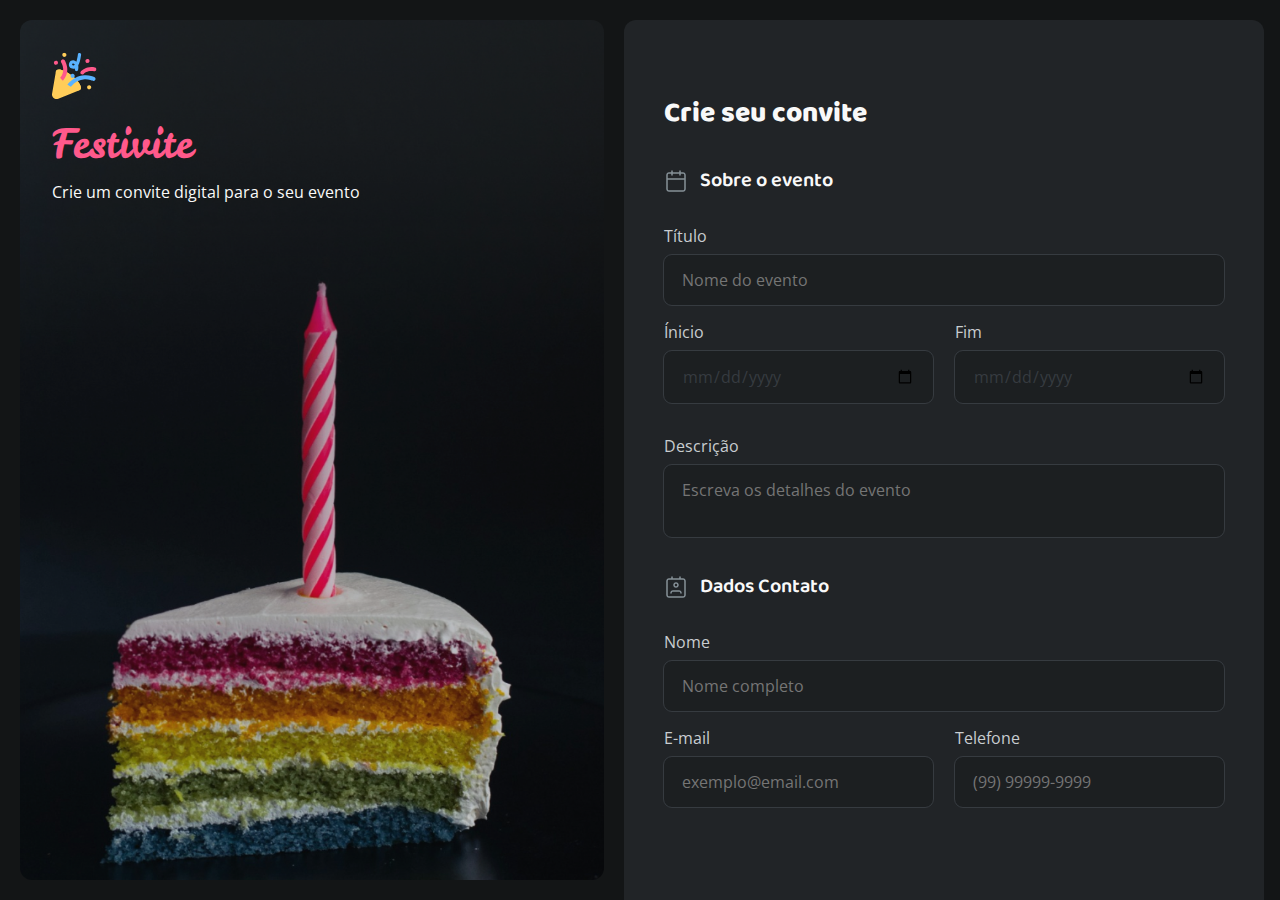
==== formularioConvite/index.html @ b4eeba81 "creating party form" ====
<!DOCTYPE html>
<html lang="pt-br">
  <head>
    <meta charset="UTF-8" />
    <meta name="viewport" content="width=device-width, initial-scale=1.0" />
    <title>Document</title>

    <link rel="preconnect" href="https://fonts.googleapis.com" />
    <link rel="preconnect" href="https://fonts.gstatic.com" crossorigin />
    <link
      href="https://fonts.googleapis.com/css2?family=Baloo+2:wght@400..800&family=Leckerli+One&family=Open+Sans:ital,wght@0,300..800;1,300..800&display=swap"
      rel="stylesheet"
    />

    <link rel="stylesheet" href="styles/index.css" />
  </head>
  <body>
    <div id="app">
      <aside>
        <div class="aside-container">
          <header>
            <img src="assets/img/Logo.svg" alt="" />
            <h1>Festivite</h1>
            <p>Crie um convite digital para o seu evento</p>
          </header>
        </div>
      </aside>
      <main>
        <div class="main-container">
          <h1>Crie seu convite</h1>

          <form>
            <fieldset class="event-info">
              <div class="event-info-title">
                <img src="assets/icons/calendar.svg" alt="" srcset="" />
                <legend>Sobre o evento</legend>
              </div>

              <div class="input-wrapper">
                <label for="title">Título</label>
                <input
                  id="title"
                  name="title"
                  type="text"
                  placeholder="Nome do evento"
                />
              </div>

              <div class="input-wrapper event-data">
                <div>
                  <label for="start-event">Ínicio</label>
                  <input type="date" id="start-event" name="start-event" />
                </div>
                <div>
                  <label for="end-event">Fim</label>
                  <input type="date" id="end-event" name="end-event" />
                </div>
              </div>

              <div class="input-wrapper">
                <label for="description">Descrição</label>
                <textarea
                  name="description"
                  id="description"
                  placeholder="Escreva os detalhes do evento"
                ></textarea>
              </div>
            </fieldset>

            <fieldset>
              <div class="event-info-title">
                <img src="assets/icons/contact.svg" alt="" srcset="" />
                <legend>Dados Contato</legend>
              </div>

              <div class="input-wrapper">
                <label for="name">Nome</label>
                <input
                  id="name"
                  name="name"
                  type="text"
                  placeholder="Nome completo"
                />
              </div>

              <div class="input-wrapper contact-wrapper">
                <div>
                  <label for="email">E-mail</label>
                  <input
                    id="email"
                    name="email"
                    type="email"
                    placeholder="exemplo@email.com"
                  />
                </div>
                <div>
                  <label for="phone">Telefone</label>
                  <input
                    id="phone"
                    name="phone"
                    type="tel"
                    placeholder="(99) 99999-9999"
                  />
                </div>
              </div>
            </fieldset>

            <footer>
              <div class="actions-wrapper">
                <button class="btn-primary" type="submit">
                  <img src="assets/icons/ticket.svg" alt="" />
                  Gerar convite
                </button>
              </div>
            </footer>
          </form>
        </div>
      </main>
    </div>
  </body>
</html>
---- formularioConvite/styles/index.css ----
@import url(global.css);
@import url(layout.css);
@import url(forms.css);
@import url(contact.css)
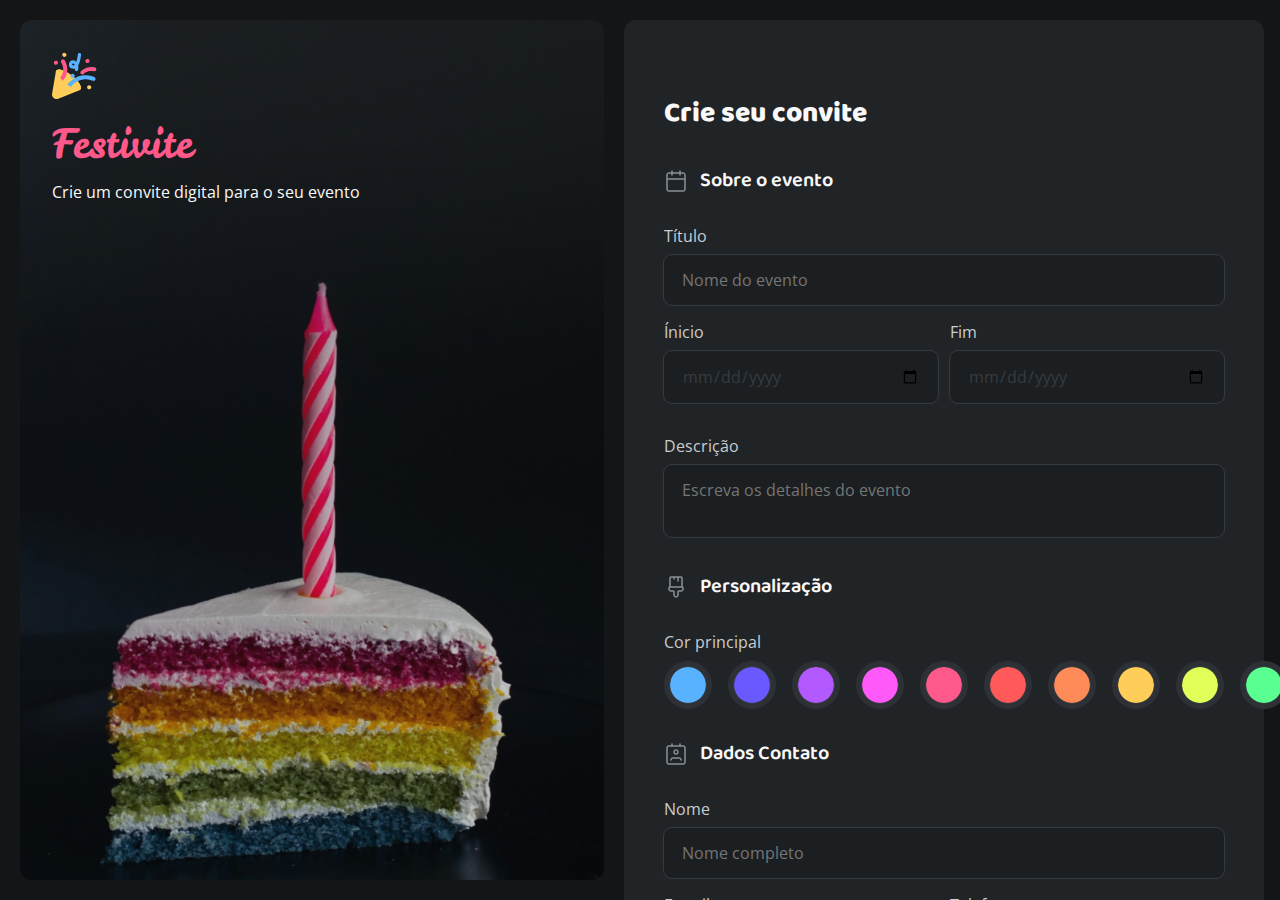
==== commit a6b4932d: "Adjusted section event info" ====
--- a/formularioConvite/index.html
+++ b/formularioConvite/index.html
@@ -69,6 +69,56 @@
 
             <fieldset>
               <div class="event-info-title">
+                <img
+                  src="assets/icons/paintbrush-vertical.svg"
+                  alt="Icone Pincel"
+                  srcset=""
+                />
+                <legend>Personalização</legend>
+              </div>
+
+              <div class="colors">
+                <label for="">Cor principal</label>
+                <div class="color">
+                  <div class="color-box">
+                    <input type="checkbox" class="brand-light" />
+                  </div>
+                  <div class="color-box">
+                    <input type="checkbox" class="navy" />
+                  </div>
+                  <div class="color-box">
+                    <input type="checkbox" class="purple" />
+                  </div>
+                  <div class="color-box">
+                    <input type="checkbox" class="fushia" />
+                  </div>
+                  <div class="color-box">
+                    <input type="checkbox" class="pink" />
+                  </div>
+                  <div class="color-box">
+                    <input type="checkbox" class="danger" />
+                  </div>
+                  <div class="color-box">
+                    <input type="checkbox" class="orange" />
+                  </div>
+                  <div class="color-box">
+                    <input type="checkbox" class="yellow" />
+                  </div>
+                  <div class="color-box">
+                    <input type="checkbox" class="lime" />
+                  </div>
+                  <div class="color-box">
+                    <input type="checkbox" class="green" />
+                  </div>
+                  <div class="color-box">
+                    <input type="checkbox" class="cyan" />
+                  </div>
+                </div>
+              </div>
+            </fieldset>
+
+            <fieldset>
+              <div class="event-info-title">
                 <img src="assets/icons/contact.svg" alt="" srcset="" />
                 <legend>Dados Contato</legend>
               </div>
@@ -106,6 +156,28 @@
             </fieldset>
 
             <footer>
+              <div class="terms">
+                <div class="terms-conditions">
+                  <input type="checkbox" class="policy" />
+                  <label for="policy"
+                    >Li e concordo com os <span>Termos e Condições</span> e com
+                    a <span>Política de Privacidade.</span></label
+                  >
+                </div>
+                <div class="terms-conditions">
+                  <input type="checkbox" class="terms-email" />
+                  <label for="terms-email"
+                    >Aceito receber atualizações e promoções por e-mail</label
+                  >
+                </div>
+                <div class="terms-conditions">
+                  <input type="checkbox" class="terms-sms" />
+                  <label for="terms-sms"
+                    >Aceito receber atualizações e promoções por SMS</label
+                  >
+                </div>
+              </div>
+
               <div class="actions-wrapper">
                 <button class="btn-primary" type="submit">
                   <img src="assets/icons/ticket.svg" alt="" />
